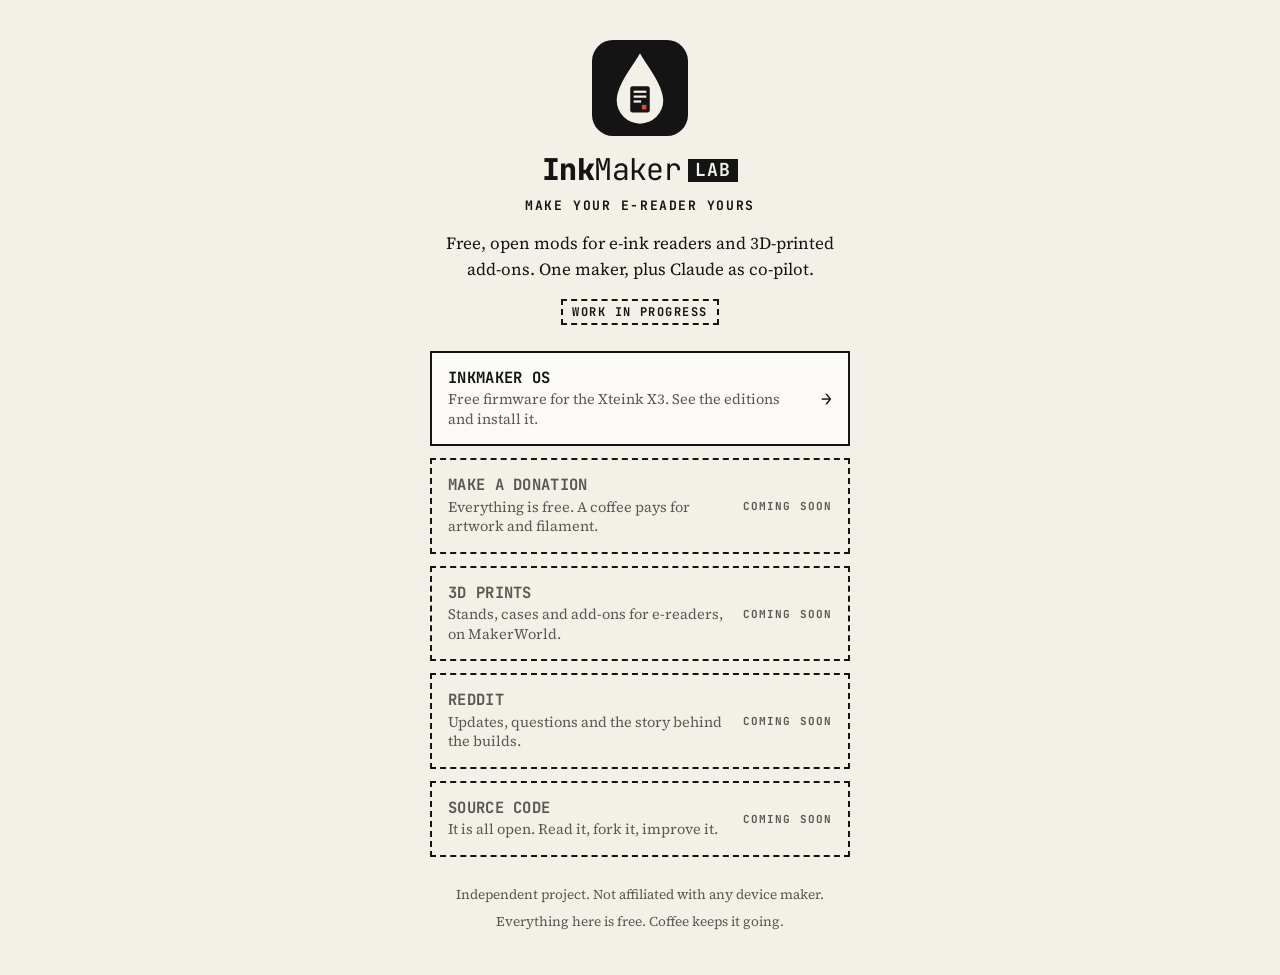
==== links/index.html @ 77ef28ae "Add files via upload" ====
<!doctype html>
<html lang="en">
<head>
<meta charset="utf-8">
<meta name="viewport" content="width=device-width, initial-scale=1">
<title>InkMaker Lab — links</title>
<meta name="description" content="InkMaker Lab: free, open mods for e-ink readers and 3D-printed add-ons. Built by one maker with Claude.">
<link rel="icon" type="image/svg+xml" href="../brand/icon-dark.svg">
<link rel="stylesheet" href="../brand/brand.css">
<script src="../brand/links.js"></script>
<style>
  * { box-sizing:border-box; }
  body { margin:0; min-height:100vh; background:var(--paper); color:var(--ink); font:17px/1.55 var(--serif);
         display:flex; justify-content:center; -webkit-font-smoothing:antialiased; }
  main { width:100%; max-width:460px; padding:40px 20px 36px; }
  .top { text-align:center; }
  .top img.icon { width:96px; height:96px; display:block; margin:0 auto 18px; }
  h1 { font:400 30px/1 var(--mono); letter-spacing:-.02em; margin:0 0 12px; }
  h1 b { font-weight:800; }
  .tagline { font-family:var(--mono); font-weight:700; font-size:13px; letter-spacing:.12em; text-transform:uppercase; margin:0 0 14px; }
  .bio { margin:0 auto 10px; max-width:24em; }
  .wip { display:inline-block; font:700 12px var(--mono); letter-spacing:.12em; text-transform:uppercase;
         border:2px dashed var(--ink); padding:3px 9px; margin:6px 0 26px; }
  .list { display:grid; gap:12px; }
  a.row, div.row { display:flex; align-items:center; justify-content:space-between; gap:14px; text-decoration:none; color:var(--ink);
         border:2px solid var(--ink); background:var(--card); padding:15px 16px; }
  .row .t { font:700 15.5px/1.25 var(--mono); letter-spacing:.02em; text-transform:uppercase; }
  .row .d { display:block; font:400 14.5px/1.35 var(--serif); color:var(--mid); text-transform:none; letter-spacing:0; margin-top:3px; }
  .row .go { font:700 18px var(--mono); flex:none; }
  a.row:hover { transform:translate(-1px,-1px); box-shadow:4px 4px 0 var(--ink); }
  a.row.red { background:var(--red); color:#fff; }
  a.row.red .d { color:#fff; opacity:.92; }
  div.row { border-style:dashed; background:transparent; color:var(--mid); }
  div.row .go { font-size:11px; letter-spacing:.1em; }
  footer { margin-top:28px; text-align:center; font-size:13.5px; color:var(--mid); }
  footer p { margin:0 0 6px; }
</style>
</head>
<body>
<main>
  <div class="top">
    <img class="icon" src="../brand/icon-dark.svg" alt="InkMaker Lab logo">
    <h1><b>Ink</b>Maker<span class="lab">Lab</span></h1>
    <p class="tagline">Make your e-reader yours</p>
    <p class="bio">Free, open mods for e-ink readers and 3D-printed add-ons. One maker, plus Claude as co-pilot.</p>
    <span class="wip">Work in progress</span>
  </div>

  <div class="list" id="list"></div>

  <footer>
    <p>Independent project. Not affiliated with any device maker.</p>
    <p>Everything here is free. Coffee keeps it going.</p>
  </footer>
</main>

<script>
  (function () {
    var L = window.CI_LINKS || {};
    var rows = [
      { t: "InkMaker OS",      d: "Free firmware for the Xteink X3. See the editions and install it.", url: "../", always: true },
      { t: "Make a donation",  d: "Everything is free. A coffee pays for artwork and filament.", url: L.donate, red: true },
      { t: "3D prints",        d: "Stands, cases and add-ons for e-readers, on MakerWorld.", url: L.makerworld },
      { t: "Reddit",           d: "Updates, questions and the story behind the builds.", url: L.reddit },
      { t: "Source code",      d: "It is all open. Read it, fork it, improve it.", url: L.github }
    ];
    var list = document.getElementById("list");
    rows.forEach(function (r) {
      var live = !!r.url;
      var el = document.createElement(live ? "a" : "div");
      el.className = "row" + (live && r.red ? " red" : "");
      if (live) { el.href = r.url; if (!r.always) { el.target = "_blank"; el.rel = "noopener"; } }
      var txt = document.createElement("span"); txt.className = "t"; txt.textContent = r.t;
      var d = document.createElement("span"); d.className = "d"; d.textContent = r.d; txt.appendChild(d);
      var go = document.createElement("span"); go.className = "go"; go.textContent = live ? "→" : "COMING SOON";
      el.appendChild(txt); el.appendChild(go); list.appendChild(el);
    });
  })();
</script>
</body>
</html>
---- brand/brand.css ----
/* InkMaker Lab — brand tokens and shared pieces (site, link page, post templates).
   Source of truth: 03_SITO/brand/brand.css */
@import url("https://fonts.googleapis.com/css2?family=JetBrains+Mono:wght@400;700;800&family=Source+Serif+4:ital,opsz,wght@0,8..60,400;0,8..60,600;1,8..60,400&display=swap");

:root {
  --paper: #F3F0E8;   /* page background: unbleached paper */
  --card:  #FBFAF6;   /* raised surfaces */
  --ink:   #141414;   /* text, frames, title bands */
  --mid:   #5A5852;   /* secondary text */
  --soft:  #D9D5C9;
  --line:  #141414;   /* frames */   /* hairlines */
  --red:   #E8472B;   /* the second ink: one accent per view (support button, one pixel) */
  --red-text: #C2361C;/* red for small text on paper (contrast) */
  --mono: "JetBrains Mono", ui-monospace, "SF Mono", Menlo, Consolas, monospace;
  --serif: "Source Serif 4", Georgia, "Iowan Old Style", serif;
}

/* Wordmark: Ink (extra bold) + Maker (regular) + Lab (small inverted box), with the drop mark */
.wm { display:inline-flex; align-items:center; gap:.38em; font-family:var(--mono); font-weight:400;
      letter-spacing:-.02em; color:var(--ink); text-decoration:none; white-space:nowrap; }
.wm img { height:1.5em; width:auto; display:block; }
.wm b { font-weight:800; }
.wm.inv { color:var(--paper); }
/* "Lab": small inverted box after the name (same idea as the inverted word in headlines) */
.lab { display:inline-block; font-family:var(--mono); font-weight:700; font-size:.6em; letter-spacing:.08em;
       text-transform:uppercase; line-height:1; padding:.16em .34em .14em; margin-left:.4em; vertical-align:.2em;
       background:var(--ink); color:var(--paper); }
.wm.inv .lab { background:var(--paper); color:var(--ink); }

/* "System window": black title band over a framed card */
.win { border:2px solid var(--ink); background:var(--card); }
.win > header { background:var(--ink); color:var(--paper); font-family:var(--mono); font-size:13px; font-weight:700;
                letter-spacing:.12em; padding:6px 12px; text-transform:uppercase; display:flex; justify-content:space-between; gap:10px; }

.btn { display:inline-block; font-family:var(--mono); font-size:15px; font-weight:700; letter-spacing:.04em; text-transform:uppercase;
       text-decoration:none; padding:13px 20px; border:2px solid var(--ink); background:var(--ink); color:var(--paper); cursor:pointer; }
.btn.ghost { background:transparent; color:var(--ink); }
.btn.red { background:var(--red); border-color:var(--ink); color:#fff; }
.btn:hover { transform:translate(-1px,-1px); box-shadow:3px 3px 0 var(--ink); }
.px { display:inline-block; width:.55em; height:.55em; background:var(--red); vertical-align:baseline; }
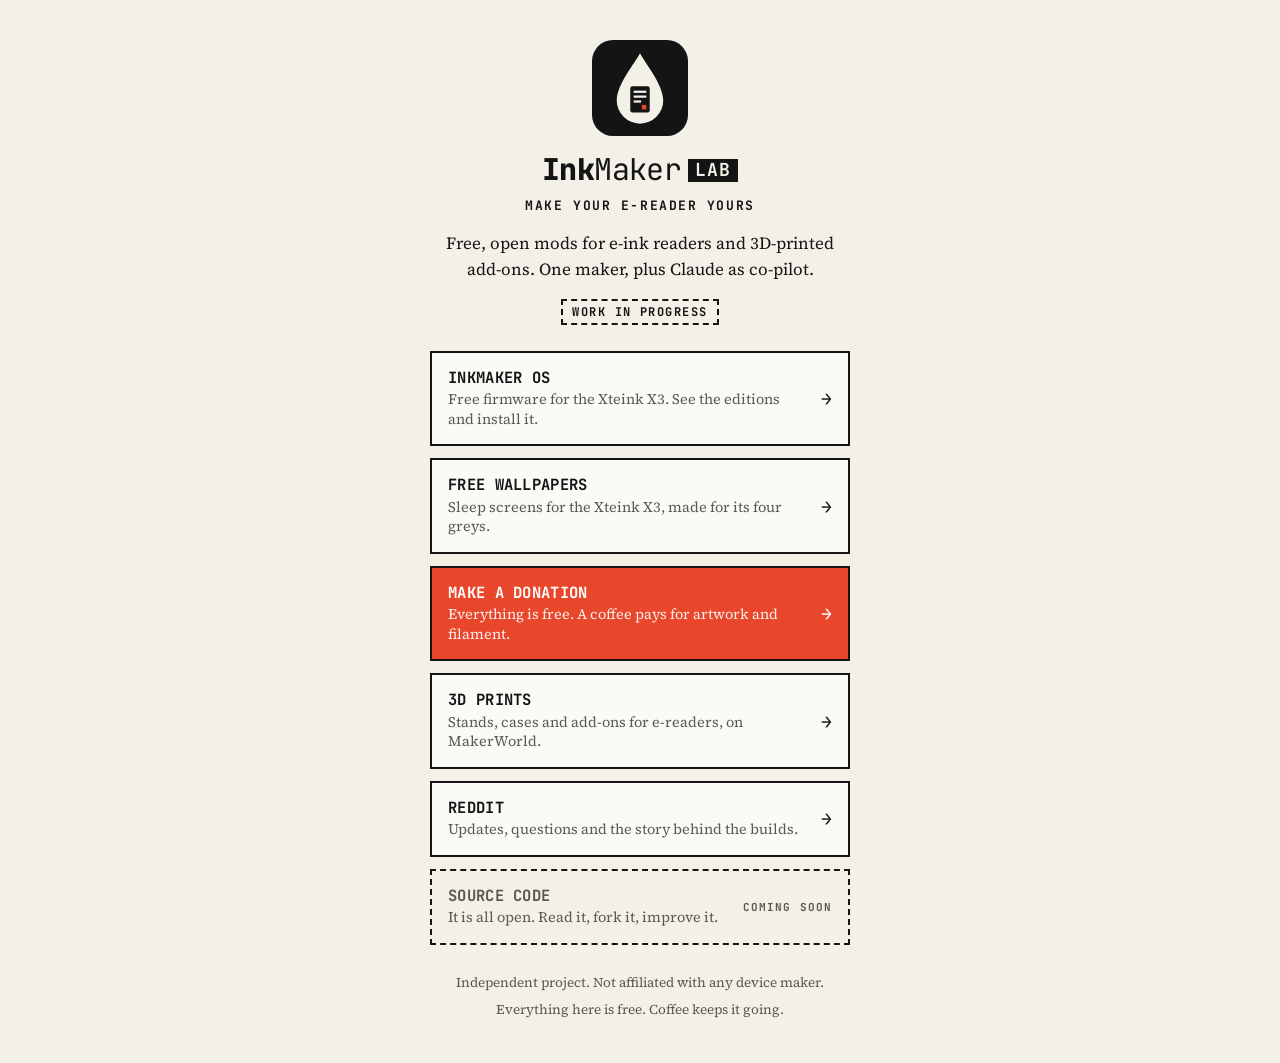
==== commit e6e31567: "Nuova sezione Wallpapers: 30 sfondi per Xteink X3" ====
--- a/links/index.html
+++ b/links/index.html
@@ -59,6 +59,7 @@
     var L = window.CI_LINKS || {};
     var rows = [
       { t: "InkMaker OS",      d: "Free firmware for the Xteink X3. See the editions and install it.", url: "../", always: true },
+      { t: "Free wallpapers",  d: "Sleep screens for the Xteink X3, made for its four greys.", url: "../wallpapers.html", always: true },
       { t: "Make a donation",  d: "Everything is free. A coffee pays for artwork and filament.", url: L.donate, red: true },
       { t: "3D prints",        d: "Stands, cases and add-ons for e-readers, on MakerWorld.", url: L.makerworld },
       { t: "Reddit",           d: "Updates, questions and the story behind the builds.", url: L.reddit },
